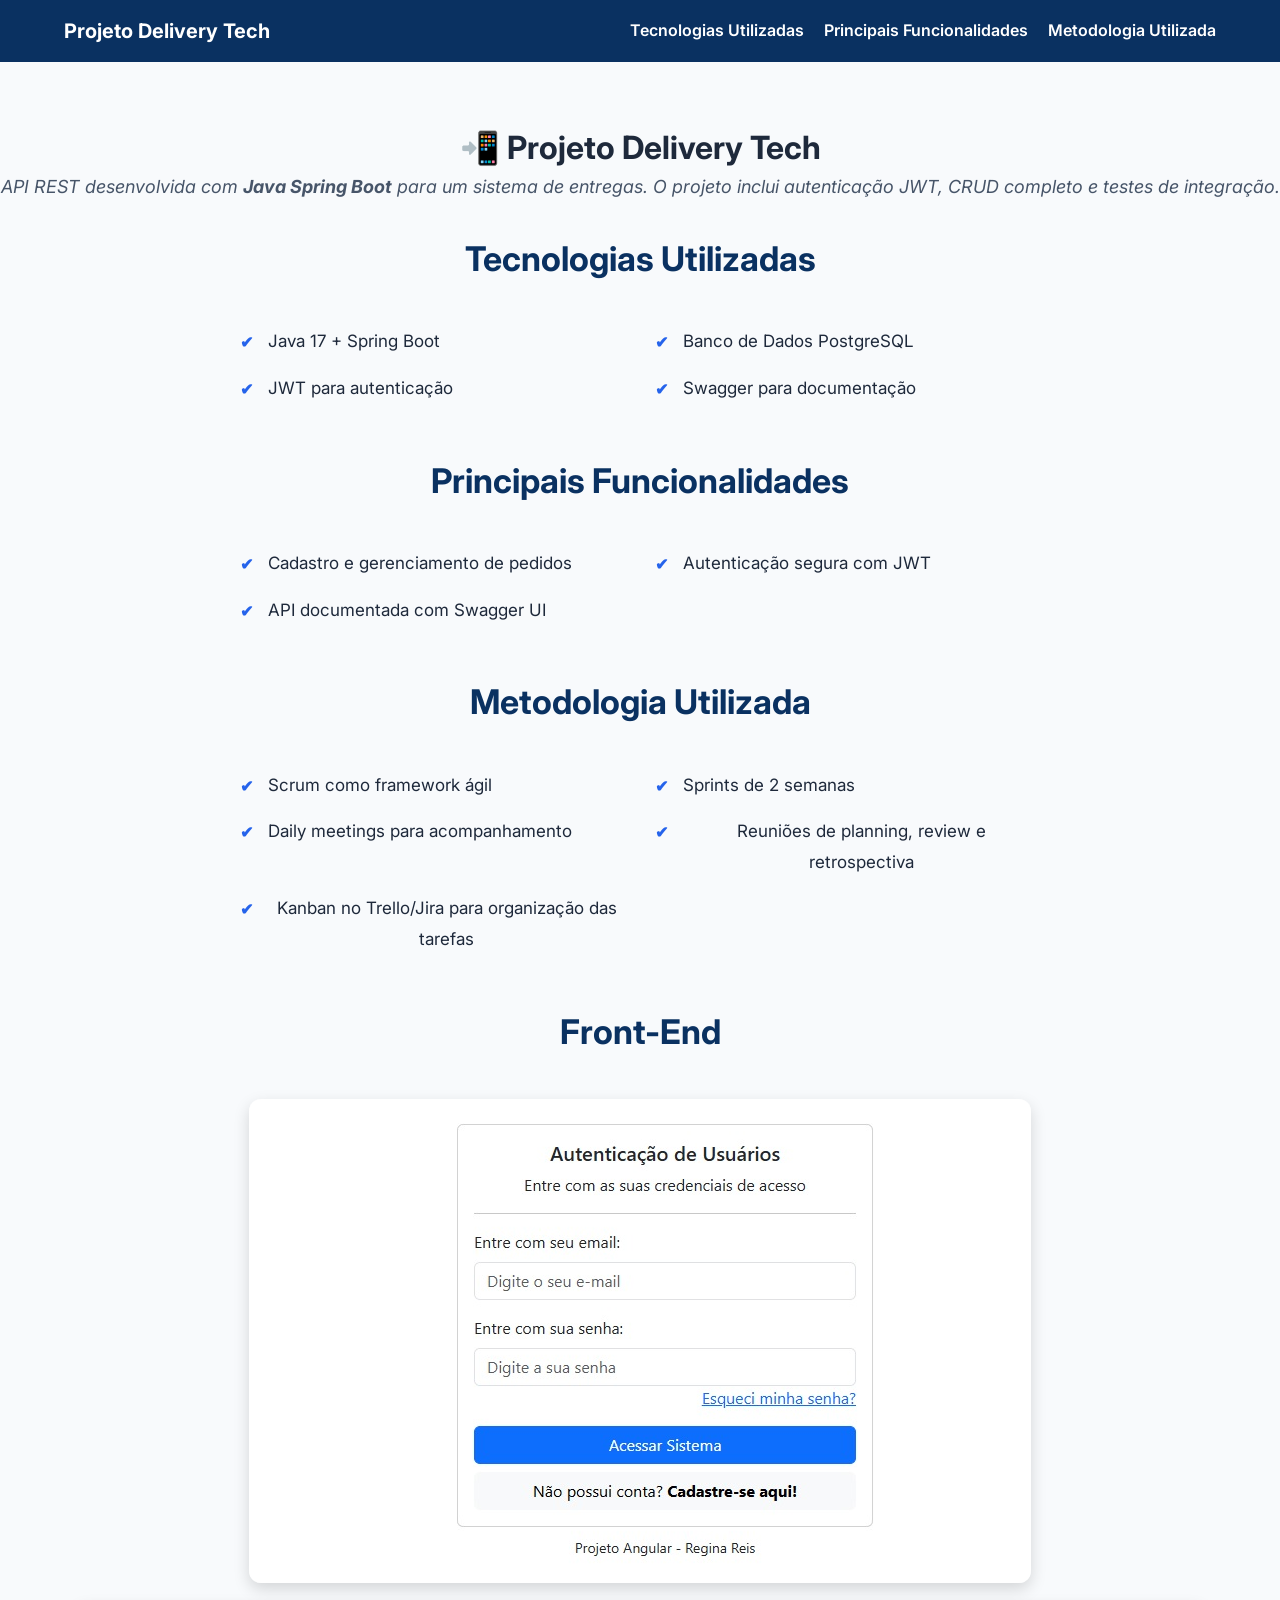
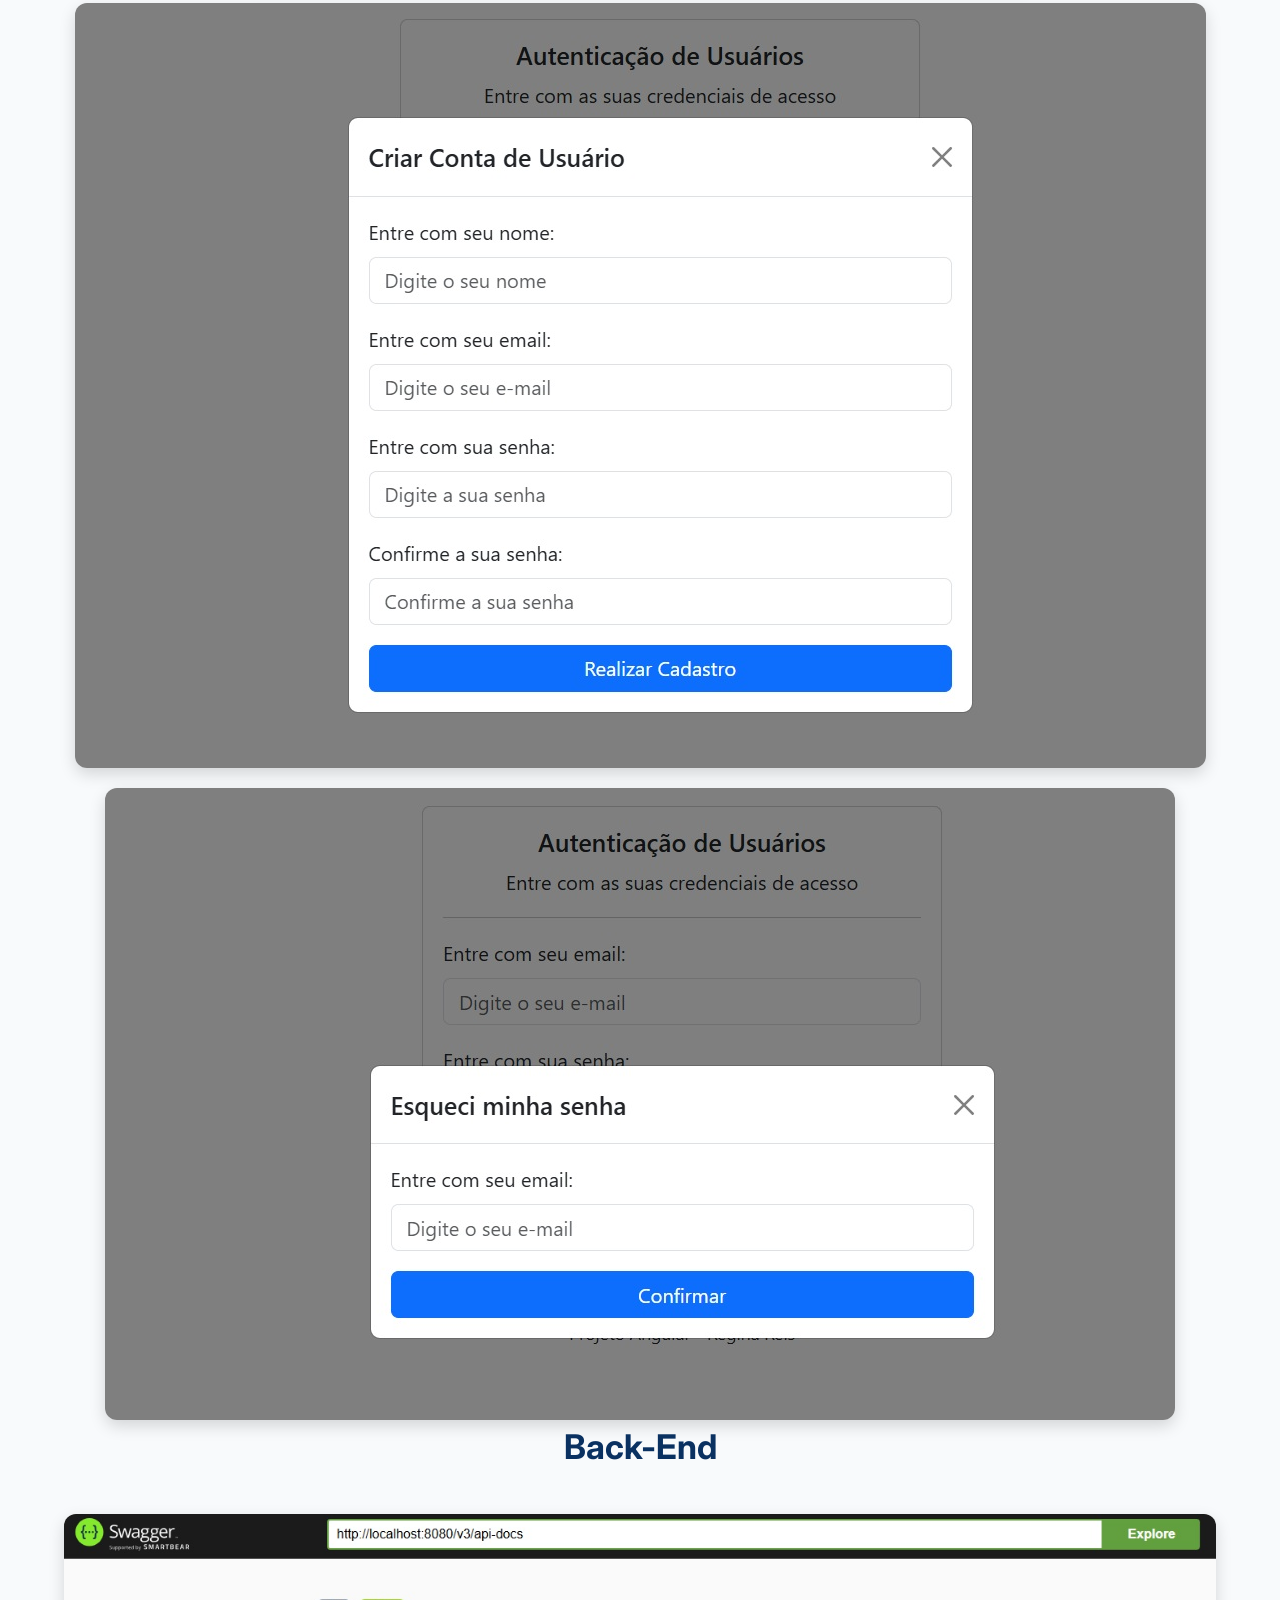
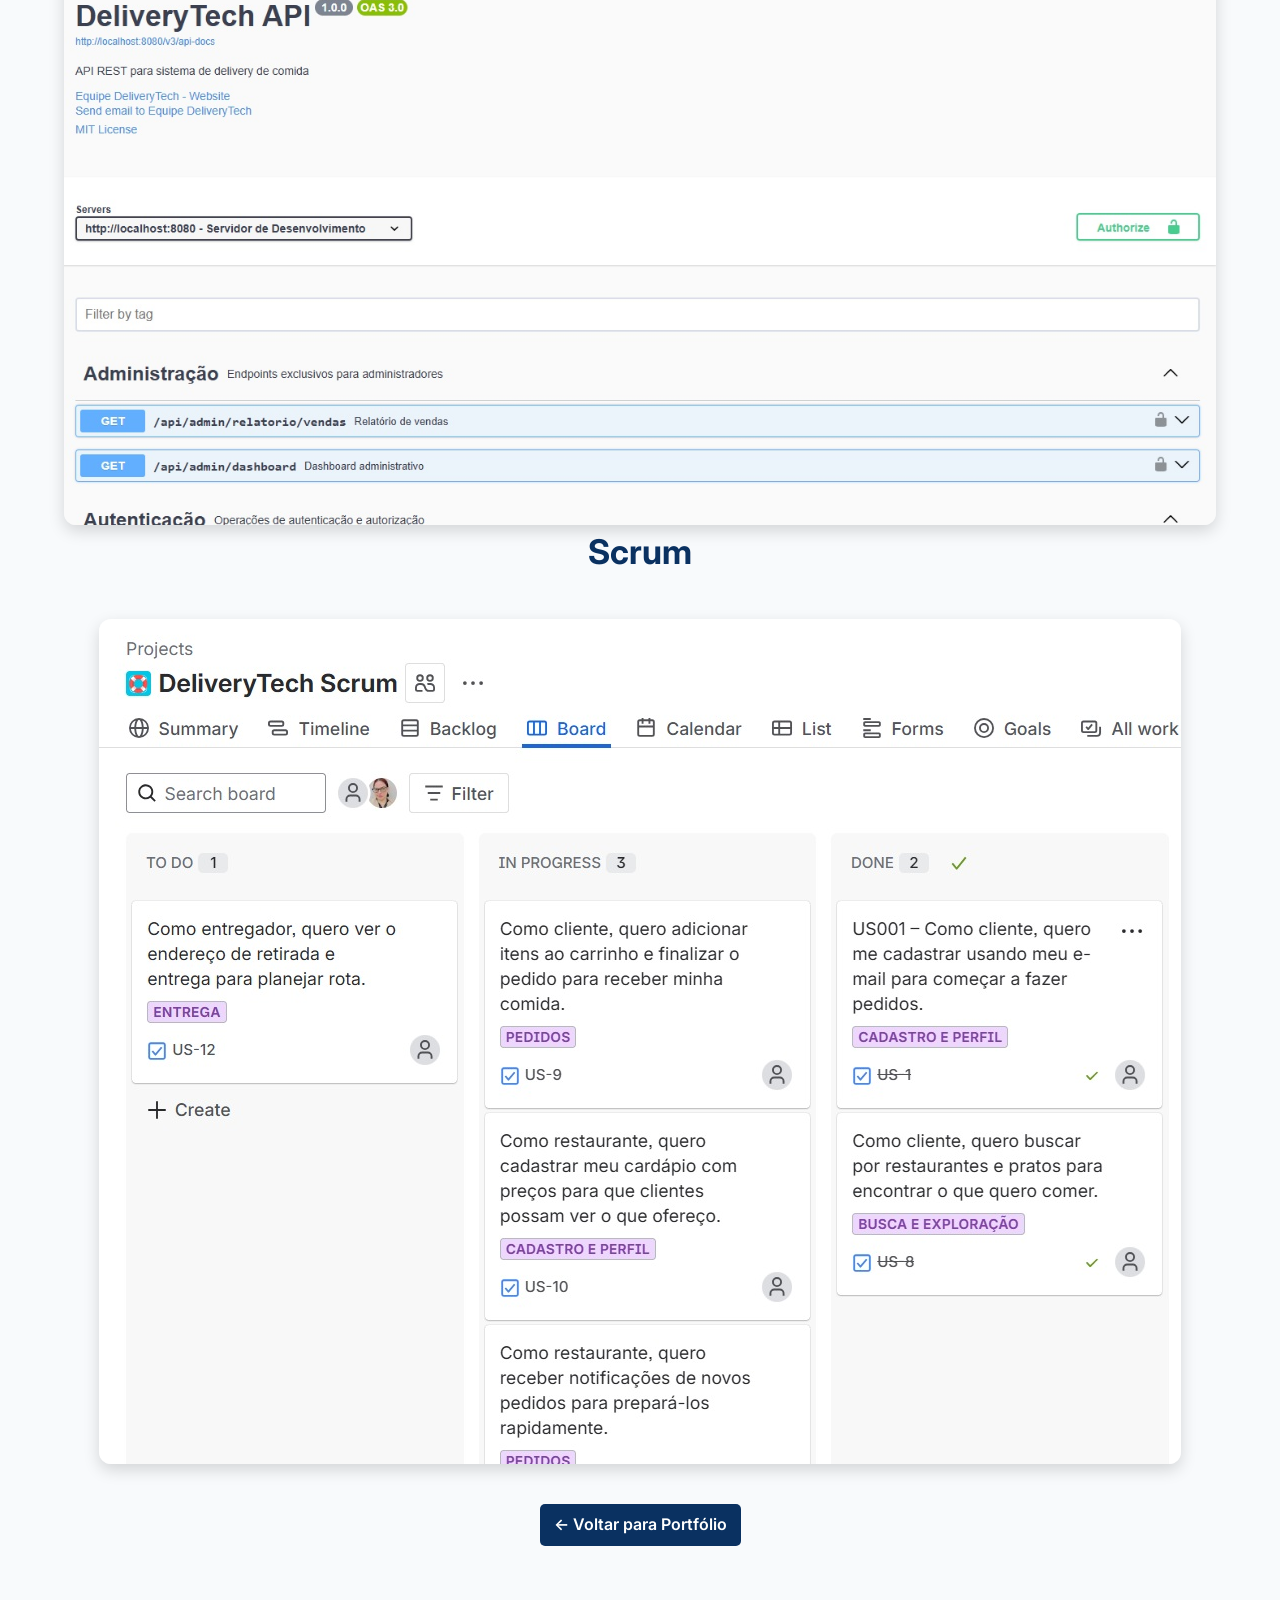
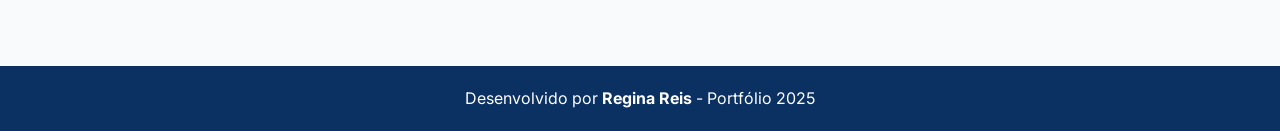
==== delivery-tech.html @ 6cf52d9a "first commit" ====
<!DOCTYPE html>
<html lang="pt-BR">
<head>
    <meta charset="UTF-8">
    <meta name="viewport" content="width=device-width, initial-scale=1.0">
    <title>Projeto Delivery Tech - Regina Reis</title>
    <meta name="description" content="Projeto Delivery Tech - API REST em Java Spring Boot com autenticação JWT, CRUD e testes de integração.">
    <link rel="stylesheet" href="css/style.css">
    <link rel="preconnect" href="https://fonts.googleapis.com">
    <link href="https://fonts.googleapis.com/css2?family=Inter:wght@400;600;700&display=swap" rel="stylesheet">
</head>
<body>

    <header>
        <nav class="container">
            <h1 class="logo">Projeto Delivery Tech</h1>
            <ul class="menu">
                <li><a href="#tecnologias">Tecnologias Utilizadas</a></li>
                <li><a href="#funcionalidades">Principais Funcionalidades</a></li>
                <li><a href="#metodologia">Metodologia Utilizada</a></li>
            </ul>
        </nav>
    </header>

    <main class="section project">
        <h1 class="title">📲 Projeto Delivery Tech</h1>
        <p class="slogan">
            API REST desenvolvida com <strong>Java Spring Boot</strong> para um sistema de entregas.
            O projeto inclui autenticação JWT, CRUD completo e testes de integração.
        </p>

        <section id="tecnologias" class="tecnologias">
            <h2>Tecnologias Utilizadas</h2>
            <ul class="styled-list">
                <li>Java 17 + Spring Boot</li>
                <li>Banco de Dados PostgreSQL</li>
                <li>JWT para autenticação</li>
                <li>Swagger para documentação</li>
            </ul>
        </section>

        <section id="funcionalidades" class="funcionalidades">
            <h2>Principais Funcionalidades</h2>
            <ul class="styled-list">
                <li>Cadastro e gerenciamento de pedidos</li>
                <li>Autenticação segura com JWT</li>
                <li>API documentada com Swagger UI</li>
            </ul>
        </section>
        
        <section id="metodologia" class="metodologia">
            <h2>Metodologia Utilizada</h2>
            <ul class="styled-list">
                <li>Scrum como framework ágil</li>
                <li>Sprints de 2 semanas</li>
                <li>Daily meetings para acompanhamento</li>
                <li>Reuniões de planning, review e retrospectiva</li>
                <li>Kanban no Trello/Jira para organização das tarefas</li>
            </ul>
        </section>

        <h2>Front-End</h2>
        <div class="tech-images">
            <img src="img/front-end1.jpg" alt="Tela de login do Delivery Tech" class="screenshot">
            <img src="img/front-end2.jpg" alt="Tela de cadastro do Delivery Tech" class="screenshot">
            <img src="img/front-end3.jpg" alt="Tela de recuperação de senha do Delivery Tech" class="screenshot">
        </div>

        <h2>Back-End</h2>
        <div class="tech-images">
            <img src="img/back-end-swagger.jpg" alt="Swagger UI do Delivery Tech" class="screenshot">
        </div>

        <h2>Scrum</h2>
        <div class="tech-images">
            <img src="img/deliverytech-scrum-jira.jpg" alt="Board do Jira para o Delivery Tech" class="screenshot">
        </div>

        <a href="index.html#projetos" class="btn-small">← Voltar para Portfólio</a>
    </main>

    <footer>
        Desenvolvido por <b>Regina Reis</b> - Portfólio 2025
    </footer>

</body>
</html>
---- css/style.css ----
/* RESET */
* {
  margin: 0;
  padding: 0;
  box-sizing: border-box;
}
body {
  font-family: 'Inter', sans-serif;
  line-height: 1.6;
  background: #f8fafc;
  color: #1e293b;
}
a {
  text-decoration: none;
  color: inherit;
}
.container {
  width: 90%;
  max-width: 1200px;
  margin: auto;
}

/* HEADER */
header {
  position: sticky;
  top: 0;
  z-index: 1000;
  background: #0a3161;
  padding: 15px 0;
}
header .logo {
  color: #fff;
  font-weight: 700;
  font-size: 20px;
}
header nav {
  display: flex;
  justify-content: space-between;
  align-items: center;
}
header.scrolled {
  box-shadow: 0 4px 12px rgba(0,0,0,0.2);
}
.menu {
  list-style: none;
  display: flex;
  gap: 20px;
}
.menu a {
  color: #fff;
  font-weight: 600;
}
.menu a:hover {
  color: #93c5fd;
}

/* BOTÃO HAMBURGUER */
#menu-btn {
  display: none;
  flex-direction: column;
  justify-content: space-between;
  width: 28px;
  height: 20px;
  background: none;
  border: none;
  cursor: pointer;
}
#menu-btn span {
  display: block;
  height: 3px;
  width: 100%;
  background: #fff;
  border-radius: 2px;
  transition: 0.3s;
}
/* Efeito X */
#menu-btn.open span:nth-child(1) {
  transform: rotate(45deg) translateY(8px);
}
#menu-btn.open span:nth-child(2) {
  opacity: 0;
}
#menu-btn.open span:nth-child(3) {
  transform: rotate(-45deg) translateY(-8px);
}

/* Responsivo: esconde menu normal e mostra hamburguer */
@media (max-width: 768px) {
  #menu-btn {
    display: flex;
  }
  .menu {
    display: none;
    flex-direction: column;
    gap: 15px;
    background: #0a3161;
    position: absolute;
    top: 60px;
    right: 20px;
    padding: 20px;
    border-radius: 10px;
  }
  .menu.active {
    display: flex;
  }
}

/* HERO */
.hero {
  display: flex;
  align-items: center;
  justify-content: center;
  min-height: 10vh;
  background: linear-gradient(120deg, #0a3161, #2563eb);
  color: #fff;
  text-align: left;
  padding: 40px 0;
}
.hero-content {
  display: flex;
  align-items: center;
  gap: 40px;
}
.hero-text {
  flex: 1;
}
.hero-text h2 {
  font-size: 36px;
  margin-bottom: 20px;
}
.hero-text p {
  margin-bottom: 20px;
  font-size: 18px;
  max-width: 500px;
}
.hero-img img {
  width: 350px;
}
.btn {
  display: inline-block;
  padding: 10px 20px;
  background: #fff;
  color: #0a3161;
  border-radius: 8px;
  font-weight: 600;
  transition: 0.3s;
}
.btn:hover {
  background: #93c5fd;
  color: #fff;
}
.btn-small {
  padding: 8px 14px;
  display: block;
  background: #0a3161;
  color: #fff;
  border-radius: 5px;
  font-weight: 600;
  transition: 0.3s;
  margin: 40px auto 20px;  
  width: fit-content;
}

/* SOBRE MIM */
.about {
  display: flex;
  align-items: center;
  justify-content: center;
  gap: 40px;
  margin: 60px auto;
  max-width: 1000px;
  padding: 20px;
}
.about img {
  width: 280px;
  height: auto;
  border-radius: 20px;
  box-shadow: 0 4px 15px rgba(0,0,0,0.15);
  transition: transform 0.3s ease;
}
.about img:hover {
  transform: scale(1.05);
}
.about-text {
  flex: 1;
}
.about-text h2 {
  font-size: 28px;
  font-weight: 700;
  margin-bottom: 20px;
  text-align: center;
  color: #0a3161;
}
.about-text p {
  font-size: 17px;
  line-height: 1.8;
  margin-bottom: 15px;
  color: #334155;
  text-align: justify;
  text-indent: 2em;
}
.about-text p strong,
.about-text p a {
  color: #2563eb;
  font-weight: 600;
  text-decoration: none;
}
.about-text p a:hover {
  text-decoration: underline;
}

/* Responsivo */
@media (max-width: 900px) {
  .about {
    flex-direction: column;
    text-align: center;
  }
  .about-text h2 {
    text-align: center;
  }
}

/* PROJETOS */
.section {
  padding: 60px 0;
}
.section h2 {
  text-align: center;
  font-size: 32px;
  color: #0a3161;
  margin-bottom: 30px;
}
.cards {
  display: grid;
  grid-template-columns: repeat(auto-fit, minmax(280px, 1fr));
  gap: 20px;
  margin-top: 30px;
}
.card {
  background: #fff;
  padding: 20px;
  border-radius: 12px;
  box-shadow: 0 4px 10px rgba(0,0,0,0.1);
  transition: 0.3s;
  text-align: center;
}
.card:hover {
  transform: translateY(-6px) scale(1.02);
  box-shadow: 0 8px 18px rgba(0,0,0,0.2);
}
.card h3 {
  margin-bottom: 10px;
  font-size: 20px;
  color: #0a3161;
}
.card p {
  margin-bottom: 15px;
}

/* TIMELINE */
.timeline {
  position: relative;
  margin: 40px auto;
  padding: 20px 0;
  width: 80%;
  max-width: 900px;
}
.timeline::before {
  content: "";
  position: absolute;
  left: 50%;
  top: 0;
  bottom: 0;
  width: 3px;
  background: #2563eb;
  transform: translateX(-50%);
}
.timeline-item {
  position: relative;
  width: 50%;
  padding: 20px 30px;
  box-sizing: border-box;
}
.timeline-item:nth-child(odd) {
  left: 0;
  text-align: right;
}
.timeline-item:nth-child(even) {
  left: 50%;
  text-align: left;
}
.timeline-item .year {
  font-weight: 700;
  font-size: 20px;
  color: #0a3161;
  margin-bottom: 12px;
  display: block;
}
.timeline-item p {
  font-size: 16px;
  color: #334155;
  margin-bottom: 8px;
  line-height: 1.6;
}
.timeline-item::before {
  content: "";
  position: absolute;
  top: 24px;
  width: 14px;
  height: 14px;
  border-radius: 50%;
  background: #2563eb;
  border: 3px solid #fff;
  box-shadow: 0 0 0 2px #2563eb;
}
.timeline-item:nth-child(odd)::before {
  right: -8px;
}
.timeline-item:nth-child(even)::before {
  left: -8px;
}

/* Responsivo: timeline em coluna */
@media (max-width: 768px) {
  .timeline {
    width: 100%;
  }
  .timeline::before {
    left: 20px;
  }
  .timeline-item {
    width: 100%;
    padding-left: 50px;
    text-align: left !important;
  }
  .timeline-item::before {
    left: 12px;
  }
}

/* CONTATO */
.social {
  margin-top: 20px;
  display: flex;
  gap: 20px;
  font-size: 28px;
  justify-content: center;
}
.social a {
  color: #2563eb;
  transition: 0.3s;
}
.social a:hover {
  color: #0a3161;
}
#contato {
  text-align: center;
}
#contato .social {
  justify-content: center;
}

/* FOOTER */
footer {
  text-align: center;
  padding: 20px;
  background: #0a3161;
  color: #fff;
  margin-top: 40px;
}

/* PROJETO DETALHADO */
.project {
  padding: 60px 0;
  text-align: center;
  background: #f8fafc;
}
.project h2 {
  font-size: 34px;
  margin-bottom: 40px;
  color: #0a3161;
}
.project .slogan {
  font-style: italic;
  font-size: 18px;
  margin-bottom: 30px;
  color: #475569;
  text-align: center;
}
.project p {
  font-style: italic;
  font-size: 18px;
  margin-bottom: 30px;
  color: #475569;
  text-align: center;
}
.project h3 {
  margin-top: 60px;
  margin-bottom: 25px;
  font-size: 24px;
  color: #2563eb;
  text-align: center;
}

/* LISTAS */
.styled-list {
  list-style: none;
  margin: 0 auto 50px auto; /* mais espaço entre listas */
  padding: 0;
  max-width: 800px;
  display: grid;
  grid-template-columns: repeat(auto-fit, minmax(280px, 1fr));
  gap: 16px 30px; /* aumenta espaçamento entre linhas */
  justify-items: start; 
}
.styled-list li {
  position: relative;
  padding-left: 28px;
  font-size: 17px;
  color: #1e293b;
  line-height: 1.8; /* melhora leitura */
}
.styled-list li::before {
  content: "✔";
  position: absolute;
  left: 0;
  top: 2px;
  color: #2563eb;
  font-weight: bold;
  font-size: 16px;
}
.tech-list li::before {
  content: "💻";
}

/* IMAGENS E SEÇÕES DO PROJETO */
.tech-images {
  display: flex;
  justify-content: center;
  flex-wrap: wrap;
  gap: 20px;
  margin-top: 40px;
}
.tech-images img.screenshot {
  max-width: 90%;
  border-radius: 12px;
  box-shadow: 0 6px 16px rgba(0, 0, 0, 0.15);
  transition: transform 0.3s;
}
.tech-images img.screenshot:hover {
  transform: scale(1.03);
}

/* ROLAGEM SUAVE */
html {
  scroll-behavior: smooth;
}

.tech-list li::before {
  content: "💻";
}

.goals-list li::before {
  content: "🎯";
}

/* Destaque do link ativo no menu */
.menu a.active {
  border-bottom: 2px solid #93c5fd;
  padding-bottom: 4px;
}
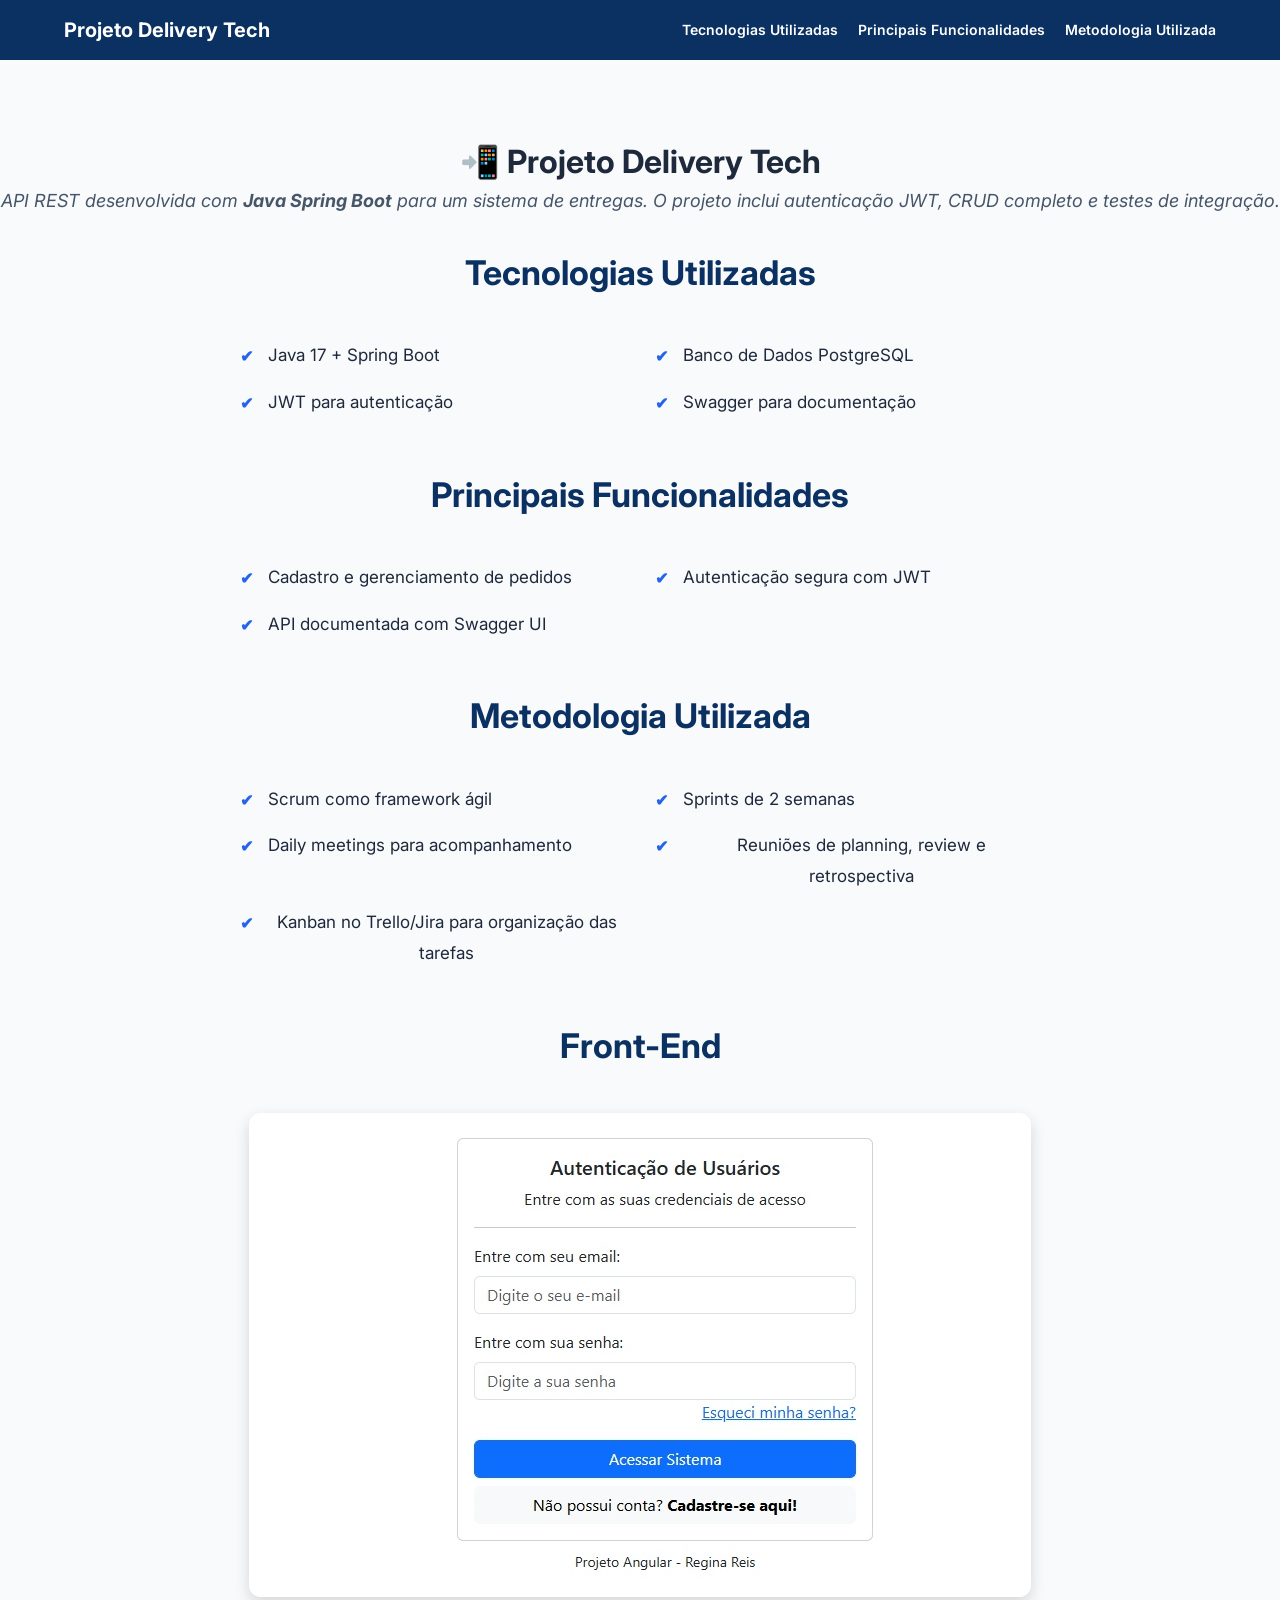
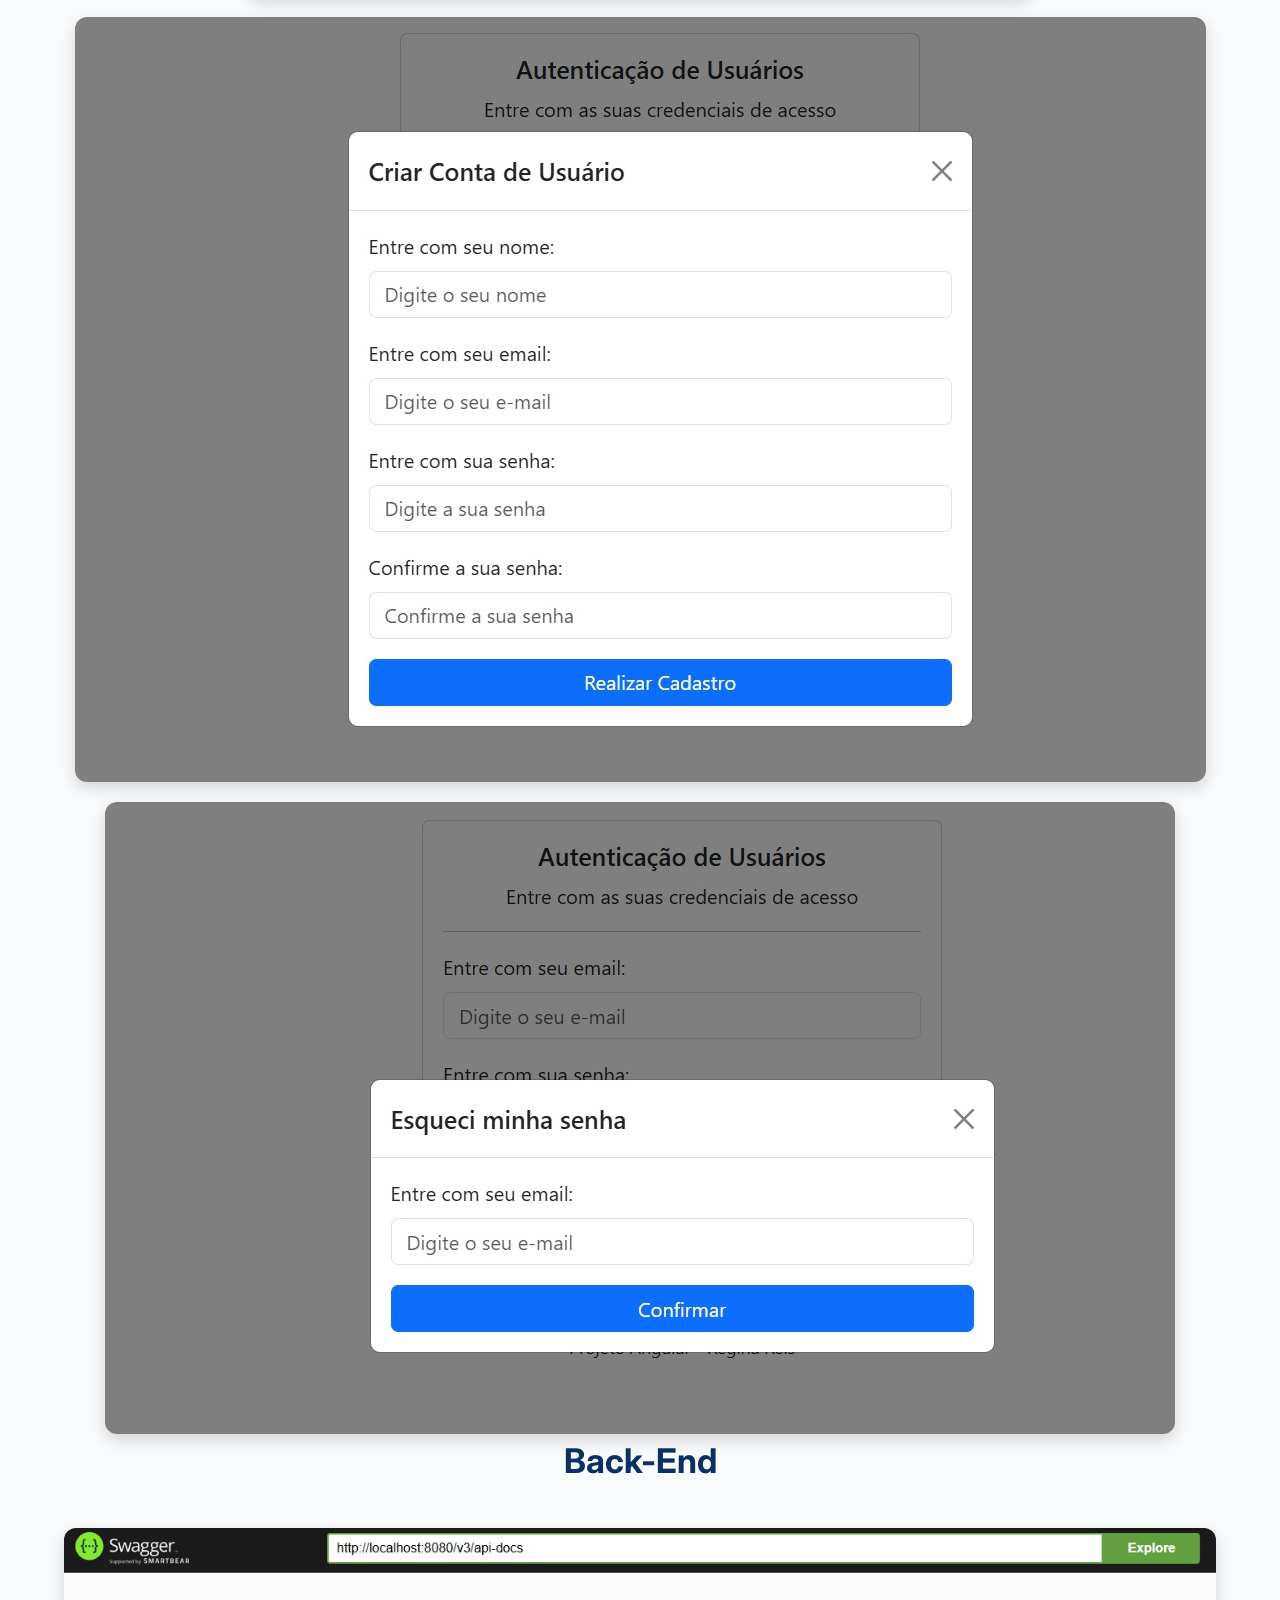
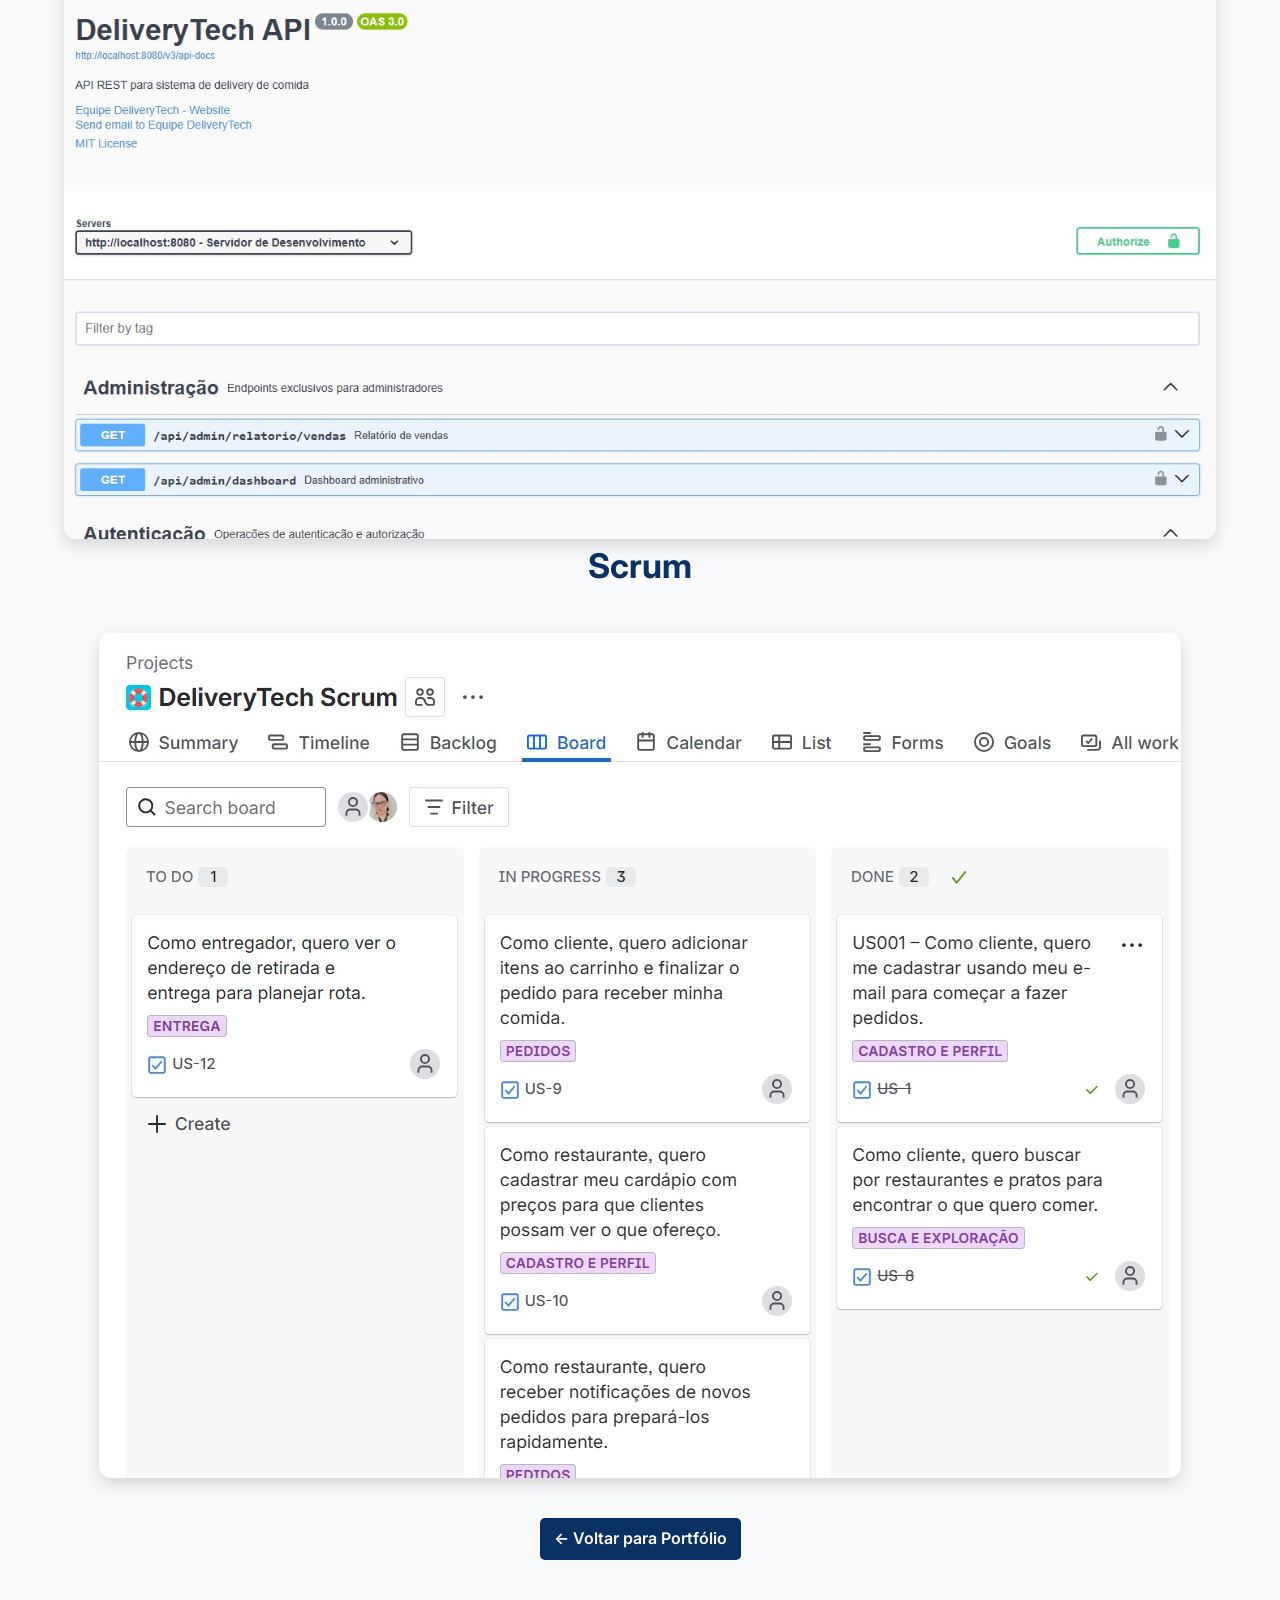
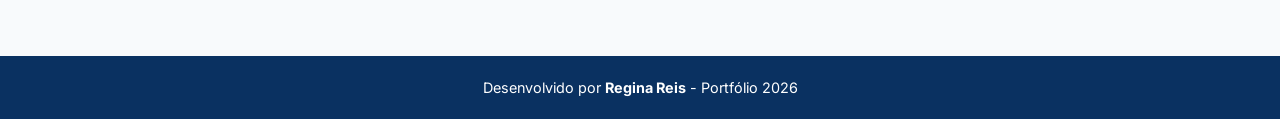
==== commit 486ef798: "Atualiza portfólio com projetos de Java e IA" ====
--- a/delivery-tech.html
+++ b/delivery-tech.html
@@ -80,7 +80,7 @@
     </main>
 
     <footer>
-        Desenvolvido por <b>Regina Reis</b> - Portfólio 2025
+        Desenvolvido por <b>Regina Reis</b> - Portfólio 2026
     </footer>
 
 </body>
--- a/css/style.css
+++ b/css/style.css
@@ -468,4 +468,104 @@
 .menu a.active {
   border-bottom: 2px solid #93c5fd;
   padding-bottom: 4px;
-}+}
+
+/* Atualização visual do portfólio 2026 */
+:root { --navy:#0a3161; --blue:#2563eb; --ink:#1e293b; --muted:#64748b; --line:#e2e8f0; --pale:#eff6ff; }
+html { scroll-padding-top: 90px; }
+body { color:var(--ink); }
+header { padding:14px 0; }
+header .logo a { color:#fff; }
+header .logo span { color:#93c5fd; }
+.menu a { font-size:14px; }
+.menu a:focus-visible, .btn:focus-visible, .text-link:focus-visible, #menu-btn:focus-visible { outline:3px solid #93c5fd; outline-offset:4px; }
+.hero { min-height:440px; padding:72px 0; text-align:left; }
+.hero-content { max-width:1120px; }
+.hero-text h2 { font-size:clamp(2.1rem,4vw,3.5rem); line-height:1.12; letter-spacing:-.04em; }
+.hero-text h2 span { color:#bfdbfe; }
+.hero-text p { max-width:650px; color:#eaf2ff; }
+.eyebrow { font-size:.76rem; letter-spacing:.13em; font-weight:700; color:var(--blue); margin-bottom:12px; }
+.hero .eyebrow { color:#bfdbfe; }
+.hero-actions { display:flex; flex-wrap:wrap; gap:12px; margin:24px 0 20px; }
+.hero-actions .btn { display:inline-flex; align-items:center; gap:8px; }
+.btn-outline { background:transparent; border:1px solid rgba(255,255,255,.65); color:#fff; }
+.btn-outline:hover { background:rgba(255,255,255,.12); color:#fff; }
+.btn-outline-dark { border:1px solid #cbd5e1; background:#fff; color:var(--navy); }
+.btn-outline-dark:hover { background:var(--pale); color:var(--navy); }
+.hero-tags,.tag-list { display:flex; flex-wrap:wrap; gap:8px; }
+.hero-tags span { border:1px solid rgba(255,255,255,.3); color:#fff; border-radius:999px; padding:5px 11px; font-size:.8rem; }
+.about { max-width:1120px; padding:72px 24px; }
+.about-text h2 { text-align:left; font-size:clamp(1.8rem,3vw,2.4rem); line-height:1.2; margin-bottom:20px; }
+.about-text p { text-indent:0; text-align:left; font-size:1rem; }
+.about img { flex-shrink:0; object-fit:cover; max-height:360px; }
+.section { padding:76px 0; }
+.section-title { text-align:center; font-size:clamp(1.8rem,3vw,2.4rem); color:var(--navy); margin-bottom:14px; }
+.center { text-align:center; }
+.section-intro { text-align:center; max-width:720px; margin:0 auto 32px; color:var(--muted); }
+.section-soft { background:#eef4fb; }
+.experience-card { max-width:850px; margin:20px auto; padding:26px; background:white; border:1px solid var(--line); border-radius:16px; box-shadow:0 5px 18px rgba(15,23,42,.04); }
+.experience-heading { display:flex; justify-content:space-between; align-items:flex-start; gap:18px; margin-bottom:12px; }
+.experience-card h3 { color:var(--navy); font-size:1.15rem; }
+.experience-card .role { color:var(--blue); font-weight:600; margin:3px 0 0; }
+.date-chip { white-space:nowrap; background:var(--pale); color:var(--navy); border-radius:999px; padding:6px 12px; font-size:.82rem; font-weight:700; }
+.experience-card > p { color:#475569; }
+.tag-list { margin-top:16px; }
+.tag-list span { padding:5px 10px; background:#eff6ff; color:#1d4ed8; border-radius:7px; font-size:.78rem; font-weight:600; }
+.note { max-width:850px; margin:16px auto 0; color:var(--muted); font-size:.85rem; }
+.cards { align-items:stretch; }
+.card { text-align:left; display:flex; flex-direction:column; align-items:flex-start; border:1px solid var(--line); box-shadow:0 5px 18px rgba(15,23,42,.05); }
+.card:hover { transform:translateY(-4px); box-shadow:0 12px 24px rgba(15,23,42,.09); }
+.card-icon { width:44px; height:44px; display:grid; place-items:center; background:var(--pale); color:var(--blue); border-radius:12px; margin-bottom:18px; }
+.card-icon svg { width:22px; height:22px; }
+.card h3 { font-size:1.25rem; margin:10px 0; }
+.card p { color:#475569; font-size:.94rem; }
+.project-type { font-size:.7rem; letter-spacing:.08em; font-weight:700; color:#2563eb; }
+.card .tag-list { margin-top:auto; padding-top:12px; }
+.text-link { margin-top:22px; display:inline-flex; align-items:center; gap:7px; font-weight:700; color:var(--navy); }
+.text-link:hover { color:var(--blue); }
+.more-projects { margin-top:32px; }
+.skills-grid,.education-grid { display:grid; grid-template-columns:repeat(auto-fit,minmax(230px,1fr)); gap:18px; margin-top:30px; }
+.skill-card,.education-card { background:white; border:1px solid var(--line); border-radius:14px; padding:24px; }
+.skill-card > svg { color:var(--blue); margin-bottom:14px; }
+.skill-card h3,.education-card h3 { color:var(--navy); margin-bottom:9px; font-size:1.08rem; }
+.skill-card p,.education-card p { color:#475569; font-size:.92rem; }
+.education-label { display:block; font-size:.75rem; text-transform:uppercase; letter-spacing:.08em; color:var(--blue); font-weight:700; margin-bottom:10px; }
+.languages { text-align:center; margin-top:28px; color:#475569; }
+.contact-section { background:linear-gradient(120deg,#0a3161,#1d4ed8); color:white; padding:70px 0; text-align:center; }
+.contact-content h2 { font-size:clamp(1.8rem,3vw,2.5rem); margin-bottom:12px; }
+.contact-content > p:not(.eyebrow) { color:#dbeafe; }
+.contact-section .eyebrow { color:#bfdbfe; }
+.social { gap:12px; flex-wrap:wrap; }
+.social a { display:inline-flex; align-items:center; gap:9px; color:white; border:1px solid rgba(255,255,255,.3); border-radius:10px; padding:10px 16px; font-size:1rem; }
+.social a:hover { color:white; background:rgba(255,255,255,.12); }
+footer { margin-top:0; font-size:.9rem; }
+@media (max-width:768px) {
+  .hero { padding:54px 0; }
+  .hero-content { flex-direction:column-reverse; text-align:center; gap:20px; }
+  .hero-text h2 { font-size:2.3rem; }
+  .hero-text p { font-size:1rem; }
+  .hero-actions,.hero-tags { justify-content:center; }
+  .hero-img img { width:min(230px,70vw); }
+  .about { padding:50px 20px; margin:20px auto; }
+  .about img { width:min(240px,80vw); }
+  .about-text h2 { text-align:center; }
+  .experience-heading { flex-direction:column; gap:10px; }
+  .section { padding:56px 0; }
+  .cards { grid-template-columns:1fr; }
+  .card { padding:24px; }
+  .menu { top:62px; right:5%; left:5%; gap:0; box-shadow:0 12px 28px rgba(0,0,0,.2); }
+  .menu li a { display:block; padding:10px 4px; }
+}
+@media (prefers-reduced-motion: reduce) {
+  html { scroll-behavior:auto; }
+  *,*::before,*::after { transition:none !important; animation:none !important; }
+}
+
+.detail-grid { display:grid; grid-template-columns:repeat(auto-fit,minmax(280px,1fr)); gap:18px; text-align:left; margin:36px auto; max-width:1000px; }
+.detail-panel { background:#fff; border:1px solid var(--line); border-radius:14px; padding:24px; }
+.detail-panel h2 { color:var(--navy); font-size:1.2rem; margin:0 0 14px; }
+.detail-panel p { text-align:left; font-style:normal; font-size:.98rem; line-height:1.7; color:#475569; }
+.detail-panel .styled-list { display:block; margin:0; }
+.detail-panel .styled-list li { margin:8px 0; font-size:.94rem; }
+.project .section-title { margin-bottom:18px; }
+.project .section-intro { font-size:1.05rem; line-height:1.8; }
